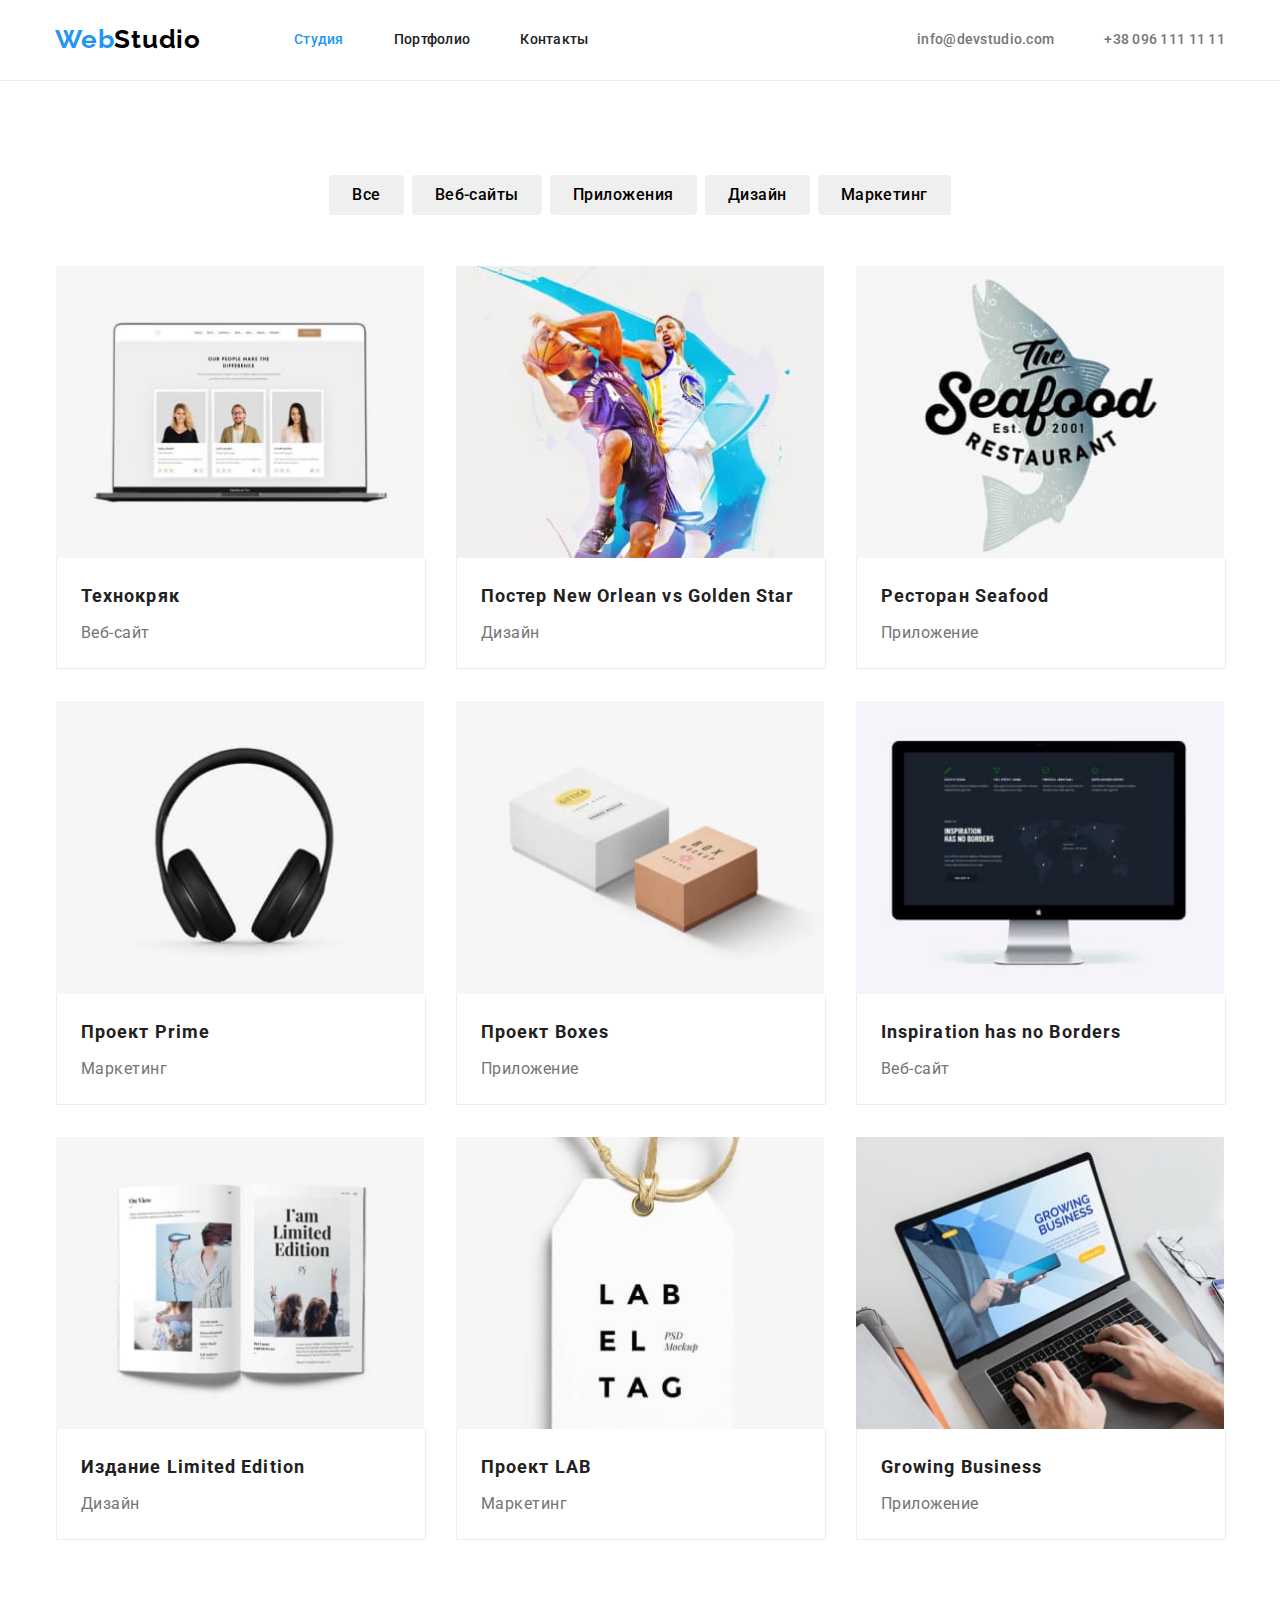
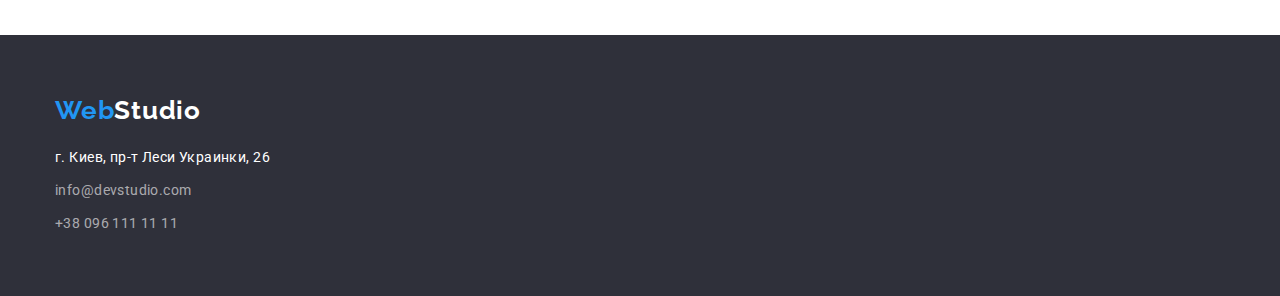
==== portfolio.html @ 5404c8cd "add optimized images" ====
<!DOCTYPE html>
<html lang="en">
  <head>
    <meta charset="UTF-8" />
    <meta name="viewport" content="width=device-width, initial-scale=1.0" />
    <title>Portfolio</title>
    <link rel="preconnect" href="https://fonts.gstatic.com" />
    <link rel="preconnect" href="https://fonts.gstatic.com" />
    <link rel="preconnect" href="https://fonts.gstatic.com" />
    <link rel="preconnect" href="https://fonts.gstatic.com" />
    <link
      href="https://fonts.googleapis.com/css2?family=Raleway:wght@700&family=Roboto:wght@400;500;700;900&display=swap"
      rel="stylesheet"
    />
    <link
      rel="stylesheet"
      href="https://cdnjs.cloudflare.com/ajax/libs/modern-normalize/1.0.0/modern-normalize.min.css"
    />
    <link rel="stylesheet" href="./css/style.css" />
  </head>
  <body>
    <!-- Header of a page -->
    <header class="header">
      <div class="container">
        <!-- Navigation -->
        <nav class="site-nav">
          <!-- logo -->
          <a href="./index.html" class="logo link"><span>Web</span>Studio</a>
          <!-- Main links -->
          <ul class="main-nav list">
            <li class="item current">
              <a href="./index.html" class="link">Студия</a>
            </li>
            <li class="item">
              <a href="./portfolio.html" class="link">Портфолио</a>
            </li>
            <li class="item"><a href="#" class="link">Контакты</a></li>
          </ul>
        </nav>
        <!-- Contacnts -->
        <ul class="contacts-nav list">
          <li class="item">
            <a href="mailto:info@devstudio.com" class="link"
              >info@devstudio.com</a
            >
          </li>
          <li class="item">
            <a href="tel:+380961111111" class="link">+38 096 111 11 11</a>
          </li>
        </ul>
      </div>
    </header>

    <!-- Main content of a portfolio page-->
    <main>
      <section class="portfolio container">
        <h1 class="portfolio-title visually-hidden">Примеры наших работ</h1>

        <!-- Filter -->
        <ul class="filter list">
          <li class="item">
            <button type="button" class="filter-button current">Все</button>
          </li>
          <li class="item">
            <button type="button" class="filter-button">Веб-сайты</button>
          </li>
          <li class="item">
            <button type="button" class="filter-button">Приложения</button>
          </li>
          <li class="item">
            <button type="button" class="filter-button">Дизайн</button>
          </li>
          <li class="item">
            <button type="button" class="filter-button">Маркетинг</button>
          </li>
        </ul>

        <!-- Work examples block -->
        <ul class="work-examples list">
          <li class="example-card">
            <a href="#" class="link">
              <img
                src="./images/technokryak.jpg"
                alt="Изображение сайта Технокряк на экране ноутбука"
                width="370"
                height="294"
              />
              <div class="card-info">
                <h2 class="title">Технокряк</h2>
                <p>Веб-сайт</p>
              </div>
            </a>
          </li>
          <li class="example-card">
            <a href="#" class="link">
              <img
                src="./images/poster.jpg"
                alt="игрок из баскетбольной команды Golden Star пытается отобрать мяч у игрока из команды New Orlean"
                width="370"
                height="294"
              />
              <div class="card-info">
                <h2 class="title">Постер New Orlean vs Golden Star</h2>
                <p>Дизайн</p>
              </div>
            </a>
          </li>
          <li class="example-card">
            <a href="#" class="link">
              <img
                src="./images/seafood.jpg"
                alt="Логотип ресторана Seafood с рыбой"
                width="370"
                height="294"
              />
              <div class="card-info">
                <h2 class="title">Ресторан Seafood</h2>
                <p>Приложение</p>
              </div>
            </a>
          </li>
          <li class="example-card">
            <a href="#" class="link">
              <img
                src="./images/prime.jpg"
                alt="Черные наушники"
                width="370"
                height="294"
              />
              <div class="card-info">
                <h2 class="title">Проект Prime</h2>
                <p>Маркетинг</p>
              </div>
            </a>
          </li>
          <li class="example-card">
            <a href="#" class="link">
              <img
                src="./images/boxes.jpg"
                alt="одна белая коробка побольше и одна коричневая коробка поменьше"
                width="370"
                height="294"
              />
              <div class="card-info">
                <h2 class="title">Проект Boxes</h2>
                <p>Приложение</p>
              </div>
            </a>
          </li>
          <li class="example-card">
            <a href="#" class="link">
              <img
                src="./images/inspiration.jpg"
                alt="темный Веб-сайт на экране монитора"
                width="370"
                height="294"
              />
              <div class="card-info">
                <h2 class="title">Inspiration has no Borders</h2>
                <p>Веб-сайт</p>
              </div>
            </a>
          </li>
          <li class="example-card">
            <a href="#" class="link">
              <img
                src="./images/limited-edition.jpg"
                alt="Разворот журнала со статьей I'm limited edition"
                width="370"
                height="294"
              />
              <div class="card-info">
                <h2 class="title">Издание Limited Edition</h2>
                <p>Дизайн</p>
              </div>
            </a>
          </li>
          <li class="example-card">
            <a href="#" class="link">
              <img
                src="./images/lab.jpg"
                alt="Белый ярлык с надписью Lab el tag"
                width="370"
                height="294"
              />
              <div class="card-info">
                <h2 class="title">Проект LAB</h2>
                <p>Маркетинг</p>
              </div>
            </a>
          </li>
          <li class="example-card">
            <a href="#" class="link">
              <img
                src="./images/growing-business.jpg"
                alt="Человек использует интернет-приложения growing business на ноутбуке"
                width="370"
                height="294"
              />
              <div class="card-info">
                <h2 class="title">Growing Business</h2>
                <p>Приложение</p>
              </div>
            </a>
          </li>
        </ul>
      </section>
    </main>

    <!-- Footer of a page -->
    <footer class="footer">
      <div class="container">
        <a href="./index.html" class="logo link"><span>Web</span>Studio</a>
        <address>
          <ul class="footer-info list">
            <li class="footer-address item">г. Киев, пр-т Леси Украинки, 26</li>
            <li class="item">
              <a href="mailto:info@devstudio.com" class="footer-contact link"
                >info@devstudio.com</a
              >
            </li>
            <li class="item">
              <a href="tel:+380961111111" class="footer-contact link"
                >+38 096 111 11 11</a
              >
            </li>
          </ul>
        </address>
      </div>
    </footer>
  </body>
</html>
---- css/style.css ----
/* Палитра
color: #212121; цвет основного текста
color: #757575; цвет текста второстепенный
color: #2196F3; цвет акцента
color: #FFFFFF; для адреса
color: rgba(255, 255, 255, 0.6); для ссылок в футере
color: #000000; цвет лого 2й части

background: #FFFFFF; основной
background: #2F303A; цвет фона hero и футера
background: #F5F4FA; цвет фона секции наша команда
 */

:root {
  --primary-text-color: #212121;
  --secondary-text-color: #757575;
  --primary-accent-color: #2196f3;
  --secondary-accent-color: #ffffff;
  --footer-link-color: rgba(255, 255, 255, 0.6);
  --logo-color: #000000;
  --primary-background-color: #ffffff;
  --secondary-background-color: #2f303a;
  --section-background-color: #f5f4fa;
  --portfolio-card-border-color: #eeeeee;
  --header-border-color: #ececec;
}

/* Main features */

body {
  font-family: "Roboto", sans-serif;
  color: var(--primary-text-color);
  background-color: var(--primary-background-color);
}

h1,
h2,
h3,
h4,
h5,
h6,
p {
  margin-top: 0;
  margin-bottom: 0;
}

.list {
  padding: 0;
  margin: 0;
  list-style: none;
}

.link {
  text-decoration: none;
  color: var(--primary-text-color);
}

.container {
  width: 1200px;
  padding-left: 15px;
  padding-right: 15px;
  margin-top: 0;
  margin-bottom: 0;
  margin-right: auto;
  margin-left: auto;

  /* outline: 1px solid tomato; */
}

img {
  display: block;
  max-width: 100%;
  height: auto;
}

.visually-hidden {
  position: absolute;
  width: 1px;
  height: 1px;
  margin: -1px;
  border: 0;
  padding: 0;
  clip: rect(0 0 0 0);
  overflow: hidden;
}

/* Header */
/* Logo */
.logo {
  font-family: "Raleway", sans-serif;
  font-weight: 700;
  font-size: 26px;
  line-height: 1.2;
  letter-spacing: 0.03em;

  color: var(--logo-color);

  /* background-color: teal; */
}
.logo span {
  color: var(--primary-accent-color);
}

.logo:focus,
.logo:hover {
  text-decoration: underline;
}

/* Navigation */
.header .container {
  display: flex;
  align-items: center;

  /* background-color: orange; */
}

.header {
  border-bottom: 1px solid var(--header-border-color);
}

.site-nav {
  display: flex;
  align-items: center;
}
.site-nav .logo {
  margin-right: 93px;
}

.main-nav {
  display: flex;
}

.main-nav > .item:not(:last-child) {
  margin-right: 50px;
}

.main-nav .link {
  display: block;
  padding-top: 32px;
  padding-bottom: 32px;

  font-weight: 500;
  font-size: 14px;
  line-height: 1.14;
  letter-spacing: 0.02em;

  /* background-color: turquoise; */
}
.main-nav a:visited {
  color: var(--primary-text-color);
}

.main-nav .link:hover,
.main-nav .link:focus,
.contacts-nav .link:focus,
.contacts-nav .link:hover {
  color: var(--primary-accent-color);
}

.main-nav .current .link {
  color: var(--primary-accent-color);
}
.main-nav .current .link:hover {
  text-decoration: underline;
}

/* Contacts navigation */
.contacts-nav {
  display: flex;
  margin-left: auto;
}

.contacts-nav > .item:not(:last-child) {
  margin-right: 50px;
}

.contacts-nav .link {
  display: block;

  font-weight: 500;
  font-size: 14px;
  line-height: 1.14;
  letter-spacing: 0.02em;

  color: var(--secondary-text-color);
}

/* Main page */

/* Hero */
.hero {
  padding: 200px 0;
  text-align: center;
  background-color: var(--secondary-background-color);
}

.hero-title {
  margin-bottom: 30px;

  font-weight: 900;
  font-size: 44px;
  line-height: 1.36;
  letter-spacing: 0.06em;
  text-transform: uppercase;

  color: var(--secondary-accent-color);

  /* background-color: teal; */
}

.hero-button {
  display: inline-block;
  border: 1px solid transparent;
  border-radius: 4px;
  padding-top: 10px;
  padding-bottom: 10px;
  padding-left: 32px;
  padding-right: 32px;
  min-width: 200px;
  text-align: center;

  font-weight: 700;
  font-size: 16px;
  line-height: 1.87;
  letter-spacing: 0.06em;

  color: var(--secondary-accent-color);
  background-color: var(--primary-accent-color);
  box-shadow: 0px 4px 4px rgba(0, 0, 0, 0.15);
}

.hero-button:focus,
.hero-button:hover {
  color: var(--primary-accent-color);
  background-color: var(--primary-background-color);
}

/* Common section features */
.section {
  padding-top: 94px;
  padding-bottom: 94px;
}

.section.no-padding-bt {
  padding-bottom: 0;
}

.section-title {
  margin-bottom: 50px;

  font-weight: 700;
  font-size: 36px;
  line-height: 1.17;
  text-align: center;
  letter-spacing: 0.03em;
}

/* Section Our advantages  */
.advantages.container {
  display: flex;

  /* outline: 1px solid red; */
}

.advantages .item {
  width: calc((100% - 3 * 30px) / 4);
  /* background-color: teal; */
}

.advantages .item:not(:last-child) {
  margin-right: 30px;
}

.advantages .title {
  margin-bottom: 10px;

  font-weight: 700;
  font-size: 14px;
  line-height: 1.14;
  letter-spacing: 0.03em;
  text-transform: uppercase;
}

.advantages p {
  font-weight: 400;
  font-size: 14px;
  line-height: 1.71;
  letter-spacing: 0.03em;

  color: var(--secondary-text-color);
}

/* Section What we do  */

.images.list {
  display: flex;
}

/* .images img {
  border: 1px solid transparent;
} */

.images > .item {
  display: block;
  width: calc((100% - 2 * 30px) / 3);
}

.images > .item:not(:last-child) {
  margin-right: 30px;
}

/* .works a > img:hover,
.works a > img:focus {
  border-style: solid;
  border-width: 1px;
  border-color: var(--primary-accent-color);
} */

/* Section Our team */
.team {
  background-color: var(--section-background-color);
}
.team-memeber.list {
  display: flex;
}

.team-memeber > .card {
  width: calc((100% - 3 * 30px) / 4);
  background-color: var(--primary-background-color);
  box-shadow: 0px 1px 3px rgba(0, 0, 0, 0.12), 0px 1px 1px rgba(0, 0, 0, 0.14),
    0px 2px 1px rgba(0, 0, 0, 0.2);
  border-radius: 0px 0px 4px 4px;
}

.team-memeber > .card:not(:last-child) {
  margin-right: 30px;
}

.team-memeber .card-info {
  display: inline-block;
  width: 270px;
  padding-top: 30px;
  padding-bottom: 30px;
  padding-left: 30px;
  padding-right: 30px;
  text-align: center;
}

.team-memeber .title {
  margin-bottom: 10px;

  font-weight: 500;
  font-size: 16px;
  line-height: 1.19;
  letter-spacing: 0.03em;
}

.team p {
  font-weight: 400;
  font-size: 16px;
  line-height: 1.19;
  letter-spacing: 0.03em;

  color: var(--secondary-text-color);
}

/* Footer */
.footer {
  background-color: var(--secondary-background-color);
}

.footer .container {
  padding-top: 60px;
  padding-bottom: 60px;
}

.footer .logo {
  display: inline-block;
  margin-bottom: 20px;
  color: var(--secondary-accent-color);

  /* background-color: teal; */
}

.footer-info .item {
  display: block;
}

.footer-address {
  font-weight: 400;
  font-size: 14px;
  line-height: 1.71;
  letter-spacing: 0.03em;
  font-style: normal;
  color: var(--secondary-accent-color);
}
.footer-contact {
  font-weight: 400;
  font-size: 14px;
  line-height: 1.71;
  letter-spacing: 0.03em;
  font-style: normal;
  color: var(--footer-link-color);
}

.footer-info > .item:not(:last-child) {
  margin-bottom: 9px;
}

.footer-contact:focus,
.footer-contact:hover {
  color: var(--primary-accent-color);
}

/* Portfolio page */
/* Filter */
.portfolio.container {
  padding-top: 94px;
  padding-bottom: 94px;
}

.filter.list {
  display: flex;
  margin-bottom: 50px;
  justify-content: center;
}

.filter .item:not(:last-child) {
  margin-right: 8px;
}

.filter-button {
  padding-top: 6px;
  padding-right: 22px;
  padding-bottom: 6px;
  padding-left: 22px;

  border: 1px solid transparent;
  border-radius: 4px;

  font-weight: 500;
  font-size: 16px;
  line-height: 1.62;
  letter-spacing: 0.03em;
}

.filter-button:hover,
.filter-button:focus {
  color: var(--secondary-accent-color);
  background-color: var(--primary-accent-color);
  box-shadow: 0px 3px 1px rgba(0, 0, 0, 0.1), 0px 1px 2px rgba(0, 0, 0, 0.08),
    0px 2px 2px rgba(0, 0, 0, 0.12);
  border: 1px solid var(--primary-accent-color);
}
/* 
.filter .current {
  color: var(--secondary-accent-color);
  background-color: var(--primary-accent-color);
}

.filter .current:hover,
.filter .current:focus {
  color: var(--primary-accent-color);
  background-color: var(--secondary-accent-color);
  border: solid 2px var(--primary-accent-color);
} */

/* Examples */
.work-examples.list {
  display: flex;
  flex-wrap: wrap;
}

.example-card {
  width: calc((100% - 2 * 30px) / 3);
  margin-right: 30px;
  margin-bottom: 30px;
  border: 1px solid transparent;
}

.example-card:nth-child(3n) {
  margin-right: 0;
}

.example-card:nth-last-child(-n + 3) {
  margin-bottom: 0;
}

.example-card .card-info {
  width: 370px;
  padding-top: 20px;
  padding-right: 24px;
  padding-bottom: 20px;
  padding-left: 24px;
  border-left: 1px solid var(--portfolio-card-border-color);
  border-right: 1px solid var(--portfolio-card-border-color);
  border-bottom: 1px solid var(--portfolio-card-border-color);
}

.example-card .title {
  margin-bottom: 4px;

  text-align: left;
  font-weight: 700;
  font-size: 18px;
  line-height: 2;
  letter-spacing: 0.06em;

  color: var(--primary-text-color);
}

.example-card p {
  text-align: left;
  font-weight: 400;
  font-size: 16px;
  line-height: 1.88;
  letter-spacing: 0.03em;

  color: var(--secondary-text-color);
}
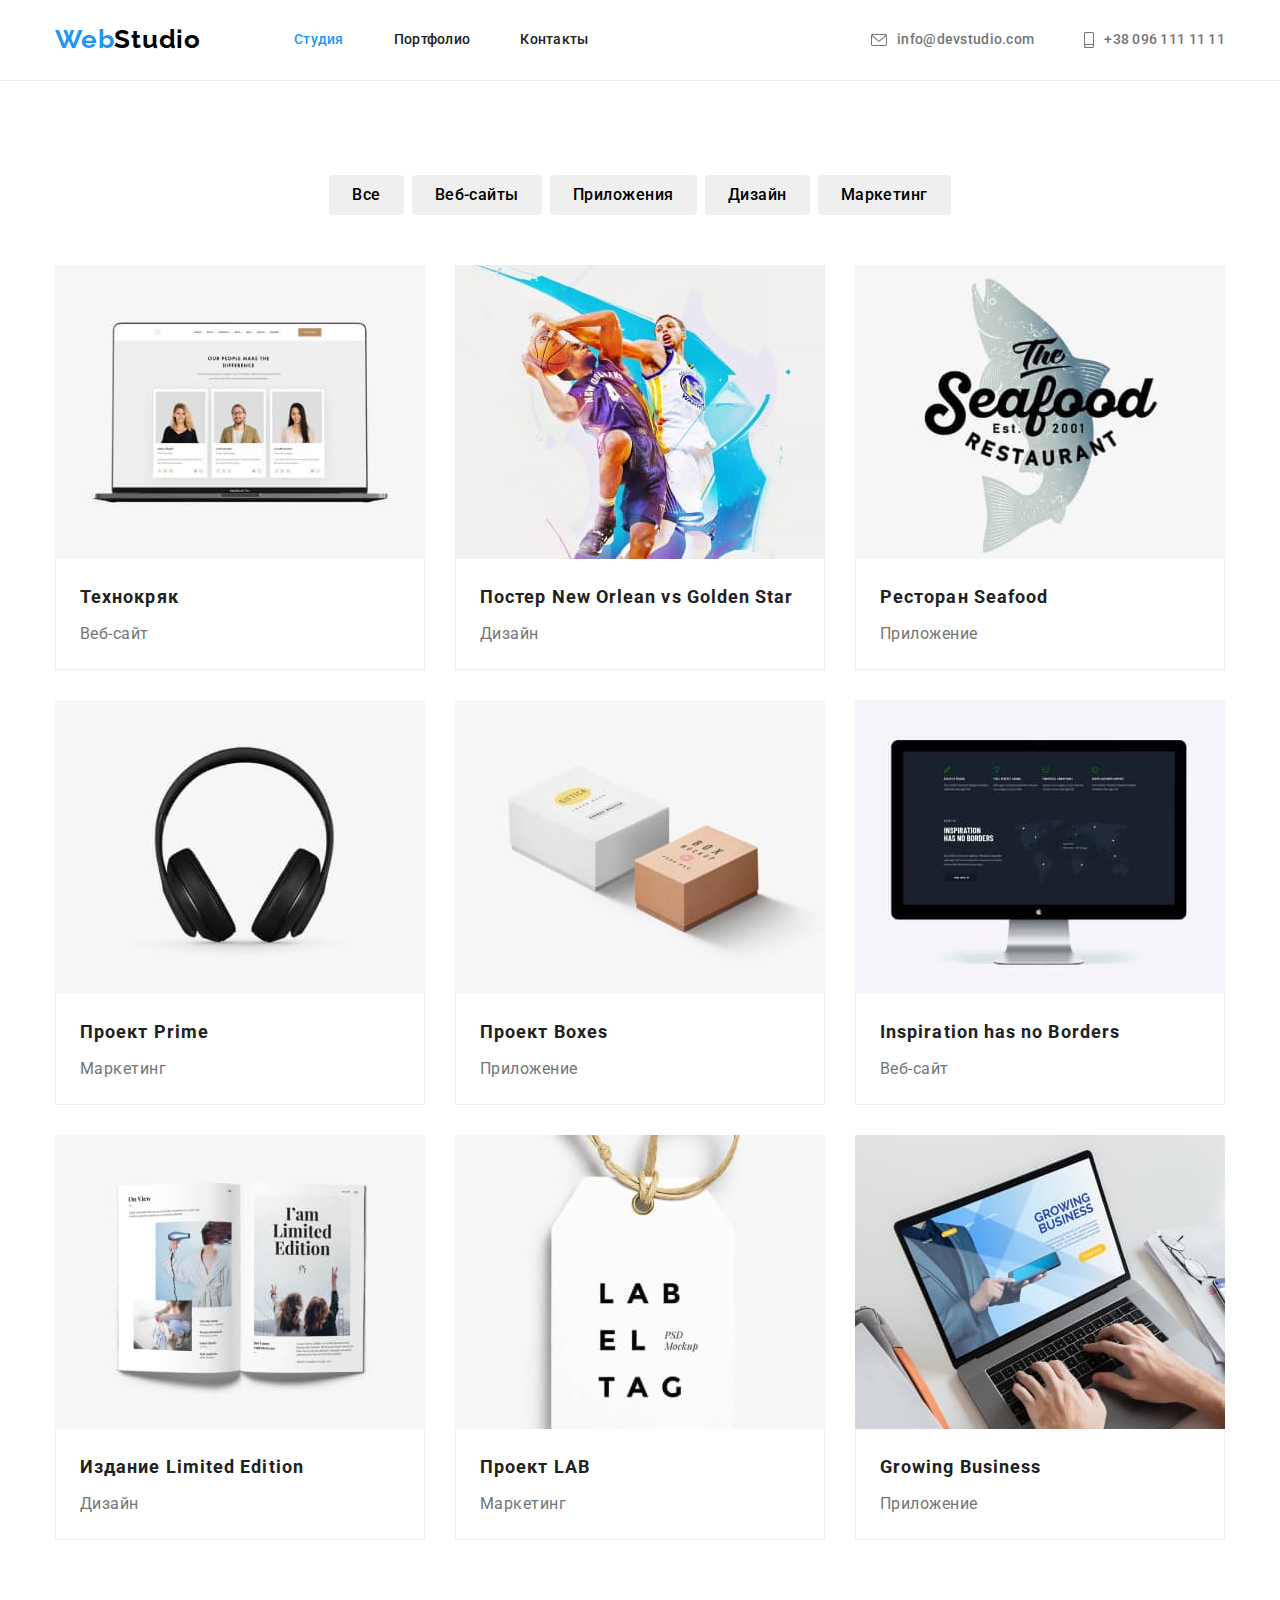
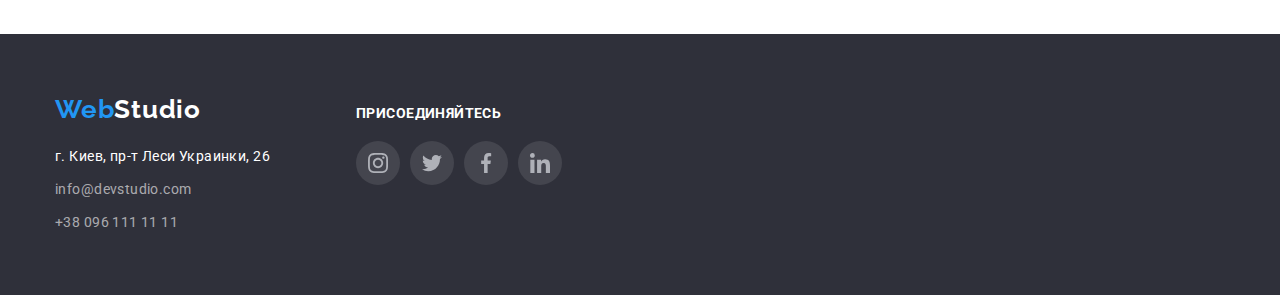
==== commit e4629c49: "add footer links to the pages" ====
--- a/portfolio.html
+++ b/portfolio.html
@@ -40,12 +40,20 @@
         <!-- Contacnts -->
         <ul class="contacts-nav list">
           <li class="item">
-            <a href="mailto:info@devstudio.com" class="link"
-              >info@devstudio.com</a
-            >
-          </li>
-          <li class="item">
-            <a href="tel:+380961111111" class="link">+38 096 111 11 11</a>
+            <a href="mailto:info@devstudio.com" class="link">
+              <svg class="icon-email" width="16px" height="12px">
+                <use href="./images/sprite.svg#email"></use>
+              </svg>
+              info@devstudio.com
+            </a>
+          </li>
+          <li class="item">
+            <a href="tel:+380961111111" class="link">
+              <svg class="icon-phone" width="10px" height="16px">
+                <use href="./images/sprite.svg#phone"></use>
+              </svg>
+              +38 096 111 11 11
+            </a>
           </li>
         </ul>
       </div>
@@ -210,22 +218,61 @@
     <!-- Footer of a page -->
     <footer class="footer">
       <div class="container">
-        <a href="./index.html" class="logo link"><span>Web</span>Studio</a>
-        <address>
-          <ul class="footer-info list">
-            <li class="footer-address item">г. Киев, пр-т Леси Украинки, 26</li>
-            <li class="item">
-              <a href="mailto:info@devstudio.com" class="footer-contact link"
-                >info@devstudio.com</a
-              >
-            </li>
-            <li class="item">
-              <a href="tel:+380961111111" class="footer-contact link"
-                >+38 096 111 11 11</a
-              >
+        <!-- Logo -->
+        <div class="adress-wrapper">
+          <a href="./index.html" class="logo link"><span>Web</span>Studio</a>
+          <!-- Adress -->
+          <address>
+            <ul class="footer-info list">
+              <li class="footer-address item">
+                г. Киев, пр-т Леси Украинки, 26
+              </li>
+              <li class="item">
+                <a href="mailto:info@devstudio.com" class="footer-contact link"
+                  >info@devstudio.com</a
+                >
+              </li>
+              <li class="item">
+                <a href="tel:+380961111111" class="footer-contact link"
+                  >+38 096 111 11 11</a
+                >
+              </li>
+            </ul>
+          </address>
+        </div>
+        <div class="social-links-wrapper">
+          <p>Присоединяйтесь</p>
+          <ul class="social-links list">
+            <li class="icon-item">
+              <a href="#" class="icon-thumb link" aria-label="instagram link">
+                <svg class="social-link-icon" width="20px" height="20px">
+                  <use href="./images/sprite.svg#instagram"></use>
+                </svg>
+              </a>
+            </li>
+            <li class="icon-item">
+              <a href="#" class="icon-thumb link" aria-label="twitter link">
+                <svg class="social-link-icon" width="20px" height="20px">
+                  <use href="./images/sprite.svg#twitter"></use>
+                </svg>
+              </a>
+            </li>
+            <li class="icon-item">
+              <a href="#" class="icon-thumb link" aria-label="facebook link">
+                <svg class="social-link-icon" width="20px" height="20px">
+                  <use href="./images/sprite.svg#facebook"></use>
+                </svg>
+              </a>
+            </li>
+            <li class="icon-item">
+              <a href="#" class="icon-thumb link" aria-label="linkedin link">
+                <svg class="social-link-icon" width="20px" height="20px">
+                  <use href="./images/sprite.svg#linkedin"></use>
+                </svg>
+              </a>
             </li>
           </ul>
-        </address>
+        </div>
       </div>
     </footer>
   </body>
--- a/css/style.css
+++ b/css/style.css
@@ -23,6 +23,7 @@
   --section-background-color: #f5f4fa;
   --portfolio-card-border-color: #eeeeee;
   --header-border-color: #ececec;
+  --icon-color: #afb1b8;
 }
 
 /* Main features */
@@ -103,7 +104,7 @@
 
 .logo:focus,
 .logo:hover {
-  text-decoration: underline;
+  cursor: pointer;
 }
 
 /* Navigation */
@@ -155,13 +156,14 @@
 .contacts-nav .link:focus,
 .contacts-nav .link:hover {
   color: var(--primary-accent-color);
+  cursor: pointer;
 }
 
 .main-nav .current .link {
   color: var(--primary-accent-color);
 }
 .main-nav .current .link:hover {
-  text-decoration: underline;
+  cursor: pointer;
 }
 
 /* Contacts navigation */
@@ -176,6 +178,8 @@
 
 .contacts-nav .link {
   display: block;
+  display: flex;
+  align-items: center;
 
   font-weight: 500;
   font-size: 14px;
@@ -183,6 +187,16 @@
   letter-spacing: 0.02em;
 
   color: var(--secondary-text-color);
+}
+
+.icon-email {
+  margin-right: 10px;
+  fill: currentColor;
+}
+
+.icon-phone {
+  margin-right: 10px;
+  fill: currentColor;
 }
 
 /* Main page */
@@ -192,6 +206,19 @@
   padding: 200px 0;
   text-align: center;
   background-color: var(--secondary-background-color);
+
+  max-width: 1600px;
+  height: 600px;
+  margin: 0 auto;
+  background-image: linear-gradient(
+      to right,
+      rgba(47, 48, 58, 0.4),
+      rgba(47, 48, 58, 0.4)
+    ),
+    url(../images/bg-hero-photo-otimized.jpg);
+  background-repeat: no-repeat;
+  background-size: cover;
+  background-position: center;
 }
 
 .hero-title {
@@ -204,8 +231,6 @@
   text-transform: uppercase;
 
   color: var(--secondary-accent-color);
-
-  /* background-color: teal; */
 }
 
 .hero-button {
@@ -231,8 +256,7 @@
 
 .hero-button:focus,
 .hero-button:hover {
-  color: var(--primary-accent-color);
-  background-color: var(--primary-background-color);
+  cursor: pointer;
 }
 
 /* Common section features */
@@ -258,13 +282,10 @@
 /* Section Our advantages  */
 .advantages.container {
   display: flex;
-
-  /* outline: 1px solid red; */
 }
 
 .advantages .item {
   width: calc((100% - 3 * 30px) / 4);
-  /* background-color: teal; */
 }
 
 .advantages .item:not(:last-child) {
@@ -288,6 +309,20 @@
   letter-spacing: 0.03em;
 
   color: var(--secondary-text-color);
+}
+.advantages .thumb {
+  display: flex;
+  background-color: var(--section-background-color);
+  border-radius: 4px;
+  margin-bottom: 30px;
+  height: 120px;
+  justify-content: center;
+  align-items: center;
+}
+
+.thumb > .icon {
+  width: 70px;
+  height: 70px;
 }
 
 /* Section What we do  */
@@ -360,8 +395,76 @@
   font-size: 16px;
   line-height: 1.19;
   letter-spacing: 0.03em;
+  margin-bottom: 16px;
 
   color: var(--secondary-text-color);
+}
+
+/* Social links */
+
+.social-links {
+  display: flex;
+}
+.social-links > .icon-item {
+  display: flex;
+}
+
+.social-links .icon-item:not(:last-child) {
+  margin-right: 10px;
+}
+
+.social-links .icon-thumb {
+  display: flex;
+  width: 44px;
+  height: 44px;
+  justify-content: center;
+  align-items: center;
+  color: var(--icon-color);
+}
+
+.social-links .icon-thumb:hover {
+  cursor: pointer;
+  color: var(--secondary-accent-color);
+  background-color: var(--primary-accent-color);
+  border: 1px solid transparent;
+  border-radius: 50%;
+}
+
+.social-link-icon {
+  fill: currentColor;
+}
+
+/* Our clients section */
+
+.clients .list {
+  display: flex;
+}
+
+.client-thumb {
+  width: calc((100% - 5 * 30px) / 6);
+}
+
+.client-thumb:not(:last-child) {
+  margin-right: 30px;
+}
+.client-thumb > .link {
+  display: flex;
+  justify-content: center;
+  align-items: center;
+  height: 90px;
+  color: var(--icon-color);
+  border: 1px solid var(--icon-color);
+  border-radius: 4px;
+}
+
+.client-thumb > .link:hover {
+  color: var(--primary-accent-color);
+  border: 1px solid var(--primary-accent-color);
+  cursor: pointer;
+}
+
+.client-thumb .icon {
+  fill: currentColor;
 }
 
 /* Footer */
@@ -370,8 +473,15 @@
 }
 
 .footer .container {
+  display: flex;
+  align-items: baseline;
   padding-top: 60px;
   padding-bottom: 60px;
+}
+
+.footer .adress-wrapper {
+  width: 231px;
+  margin-right: 70px;
 }
 
 .footer .logo {
@@ -394,6 +504,7 @@
   font-style: normal;
   color: var(--secondary-accent-color);
 }
+
 .footer-contact {
   font-weight: 400;
   font-size: 14px;
@@ -410,6 +521,25 @@
 .footer-contact:focus,
 .footer-contact:hover {
   color: var(--primary-accent-color);
+  cursor: pointer;
+}
+
+.social-links-wrapper > p {
+  margin-bottom: 20px;
+
+  font-weight: 700;
+  font-size: 14px;
+  line-height: 1.14x;
+  letter-spacing: 0.03em;
+  text-transform: uppercase;
+
+  color: #ffffff;
+}
+
+.footer .icon-thumb {
+  background: rgba(255, 255, 255, 0.1);
+  border: 1px solid transparent;
+  border-radius: 50%;
 }
 
 /* Portfolio page */
@@ -452,18 +582,6 @@
     0px 2px 2px rgba(0, 0, 0, 0.12);
   border: 1px solid var(--primary-accent-color);
 }
-/* 
-.filter .current {
-  color: var(--secondary-accent-color);
-  background-color: var(--primary-accent-color);
-}
-
-.filter .current:hover,
-.filter .current:focus {
-  color: var(--primary-accent-color);
-  background-color: var(--secondary-accent-color);
-  border: solid 2px var(--primary-accent-color);
-} */
 
 /* Examples */
 .work-examples.list {
@@ -475,7 +593,6 @@
   width: calc((100% - 2 * 30px) / 3);
   margin-right: 30px;
   margin-bottom: 30px;
-  border: 1px solid transparent;
 }
 
 .example-card:nth-child(3n) {
@@ -484,6 +601,12 @@
 
 .example-card:nth-last-child(-n + 3) {
   margin-bottom: 0;
+}
+
+.example-card:hover {
+  box-shadow: 0px 1px 1px rgba(0, 0, 0, 0.12), 0px 4px 4px rgba(0, 0, 0, 0.06),
+    1px 4px 6px rgba(0, 0, 0, 0.16);
+  cursor: pointer;
 }
 
 .example-card .card-info {
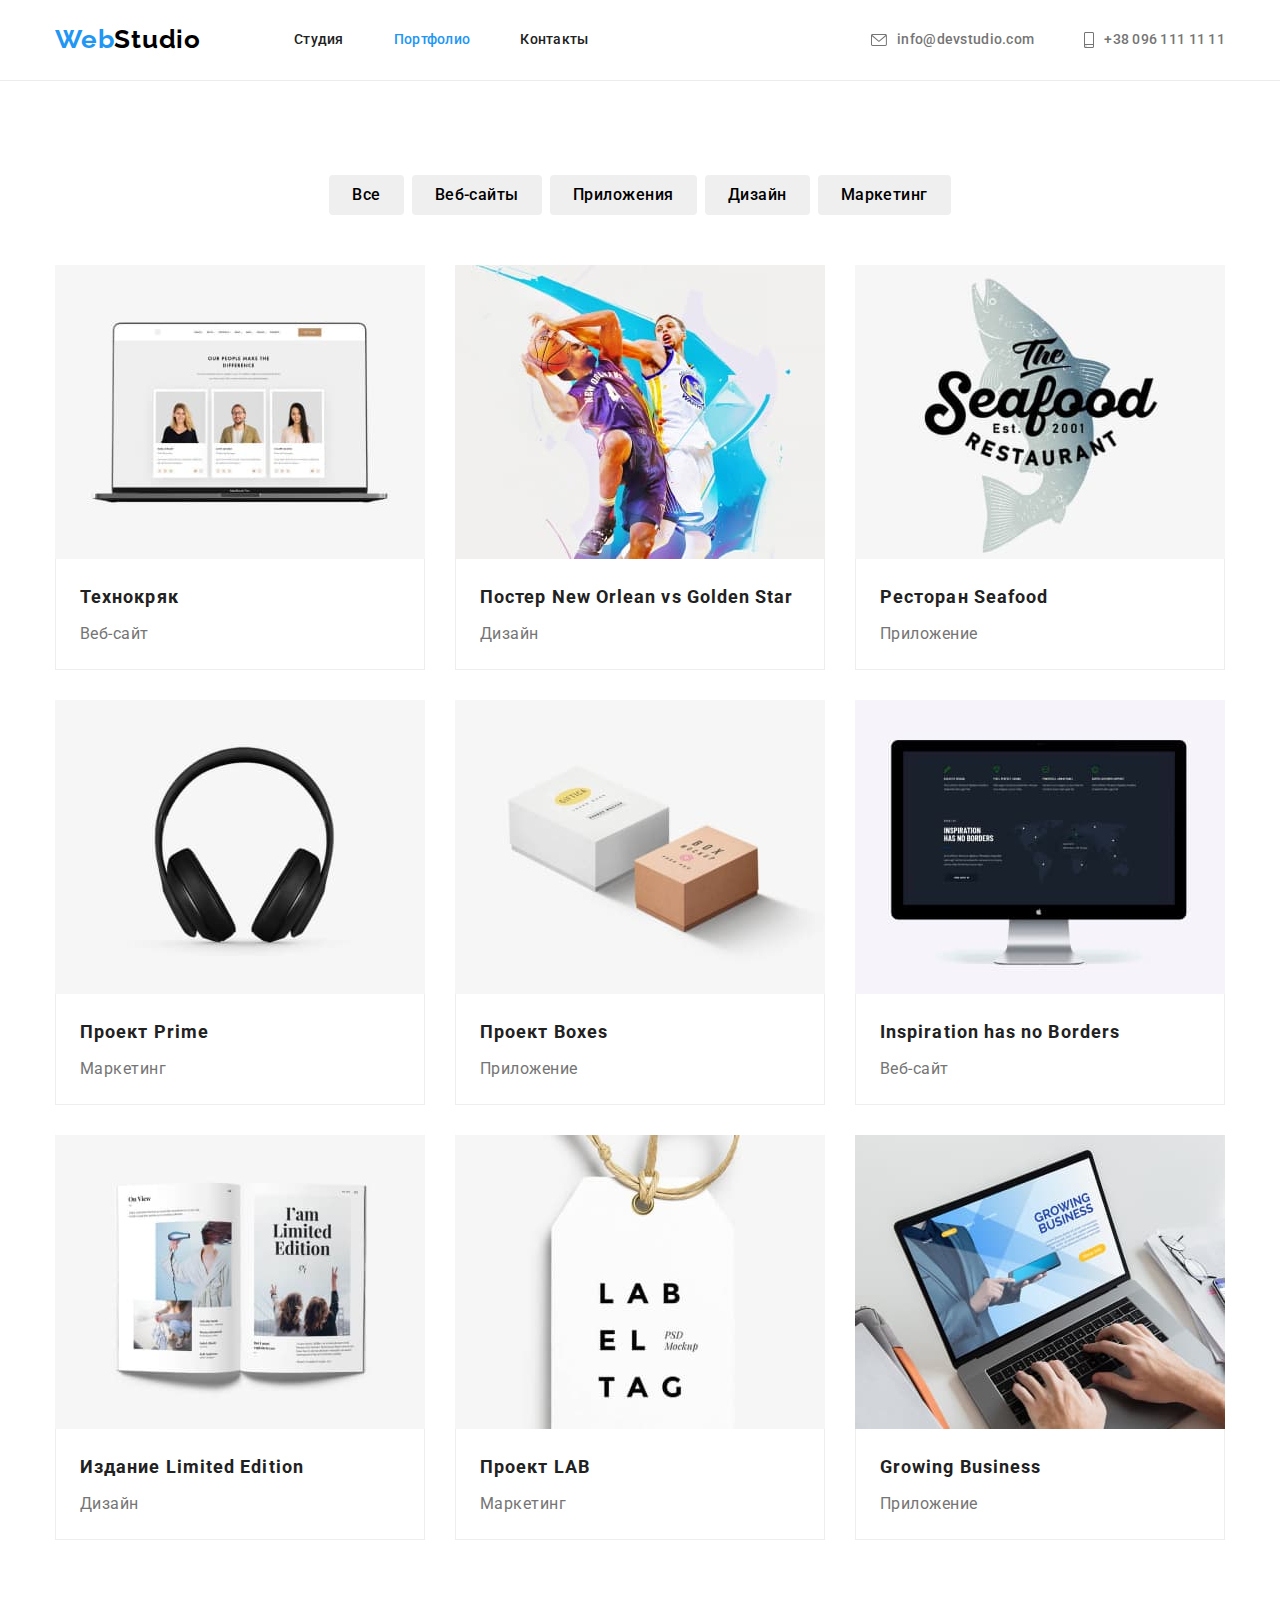
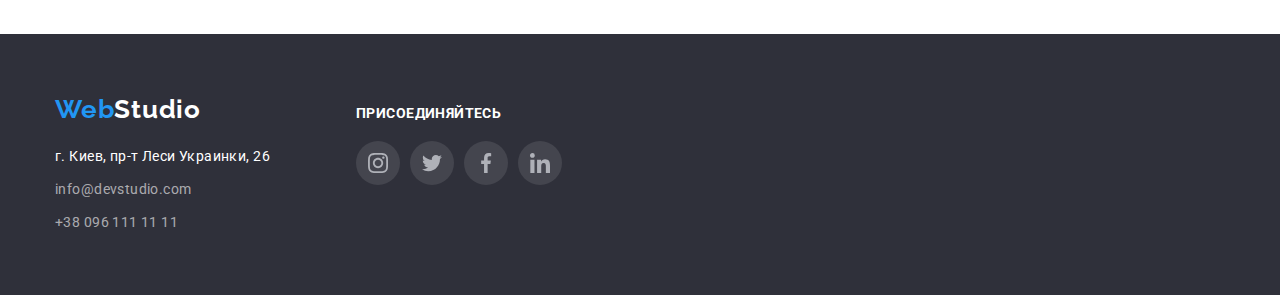
==== commit 5ddea9ab: "bugs fixed" ====
--- a/portfolio.html
+++ b/portfolio.html
@@ -28,10 +28,10 @@
           <a href="./index.html" class="logo link"><span>Web</span>Studio</a>
           <!-- Main links -->
           <ul class="main-nav list">
+            <li class="item">
+              <a href="./index.html" class="link">Студия</a>
+            </li>
             <li class="item current">
-              <a href="./index.html" class="link">Студия</a>
-            </li>
-            <li class="item">
               <a href="./portfolio.html" class="link">Портфолио</a>
             </li>
             <li class="item"><a href="#" class="link">Контакты</a></li>
--- a/css/style.css
+++ b/css/style.css
@@ -602,8 +602,11 @@
 .example-card:nth-last-child(-n + 3) {
   margin-bottom: 0;
 }
-
-.example-card:hover {
+.example-card > .link {
+  display: block;
+}
+
+.example-card > .link:hover {
   box-shadow: 0px 1px 1px rgba(0, 0, 0, 0.12), 0px 4px 4px rgba(0, 0, 0, 0.06),
     1px 4px 6px rgba(0, 0, 0, 0.16);
   cursor: pointer;
